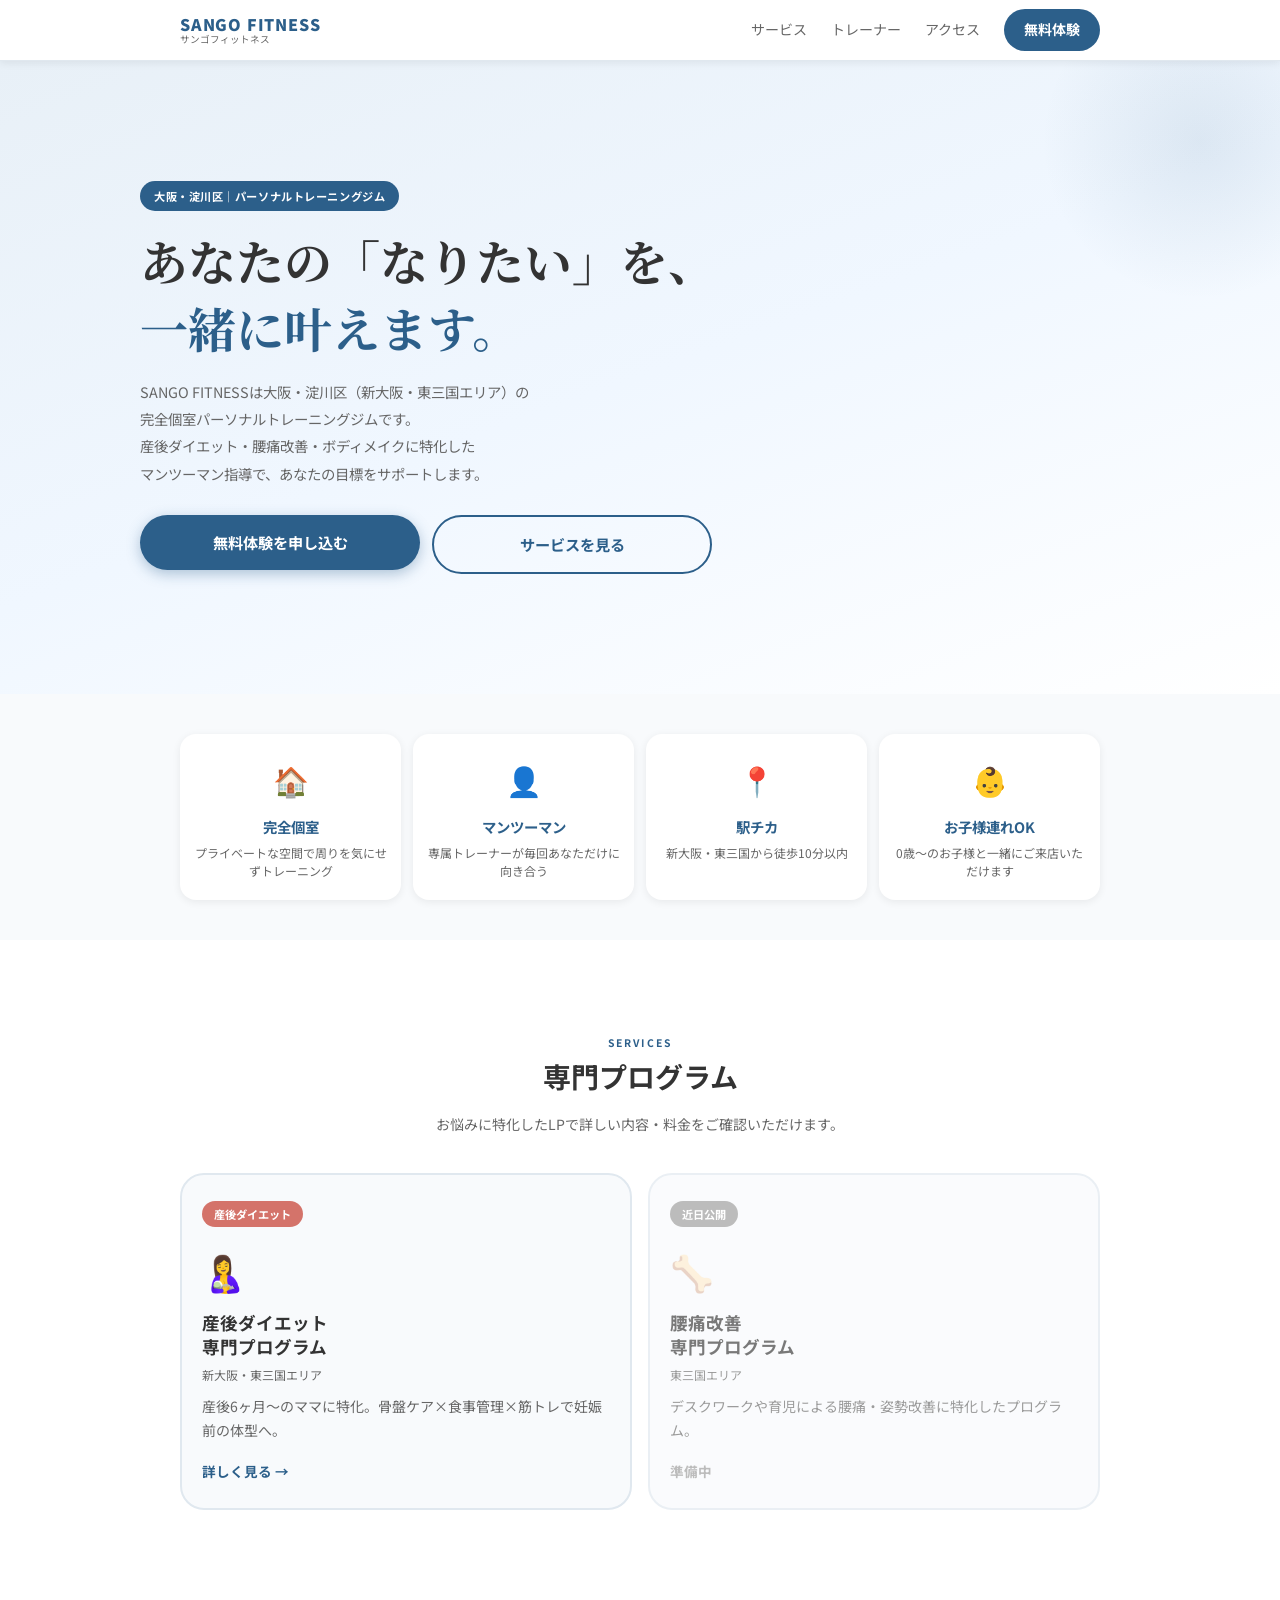
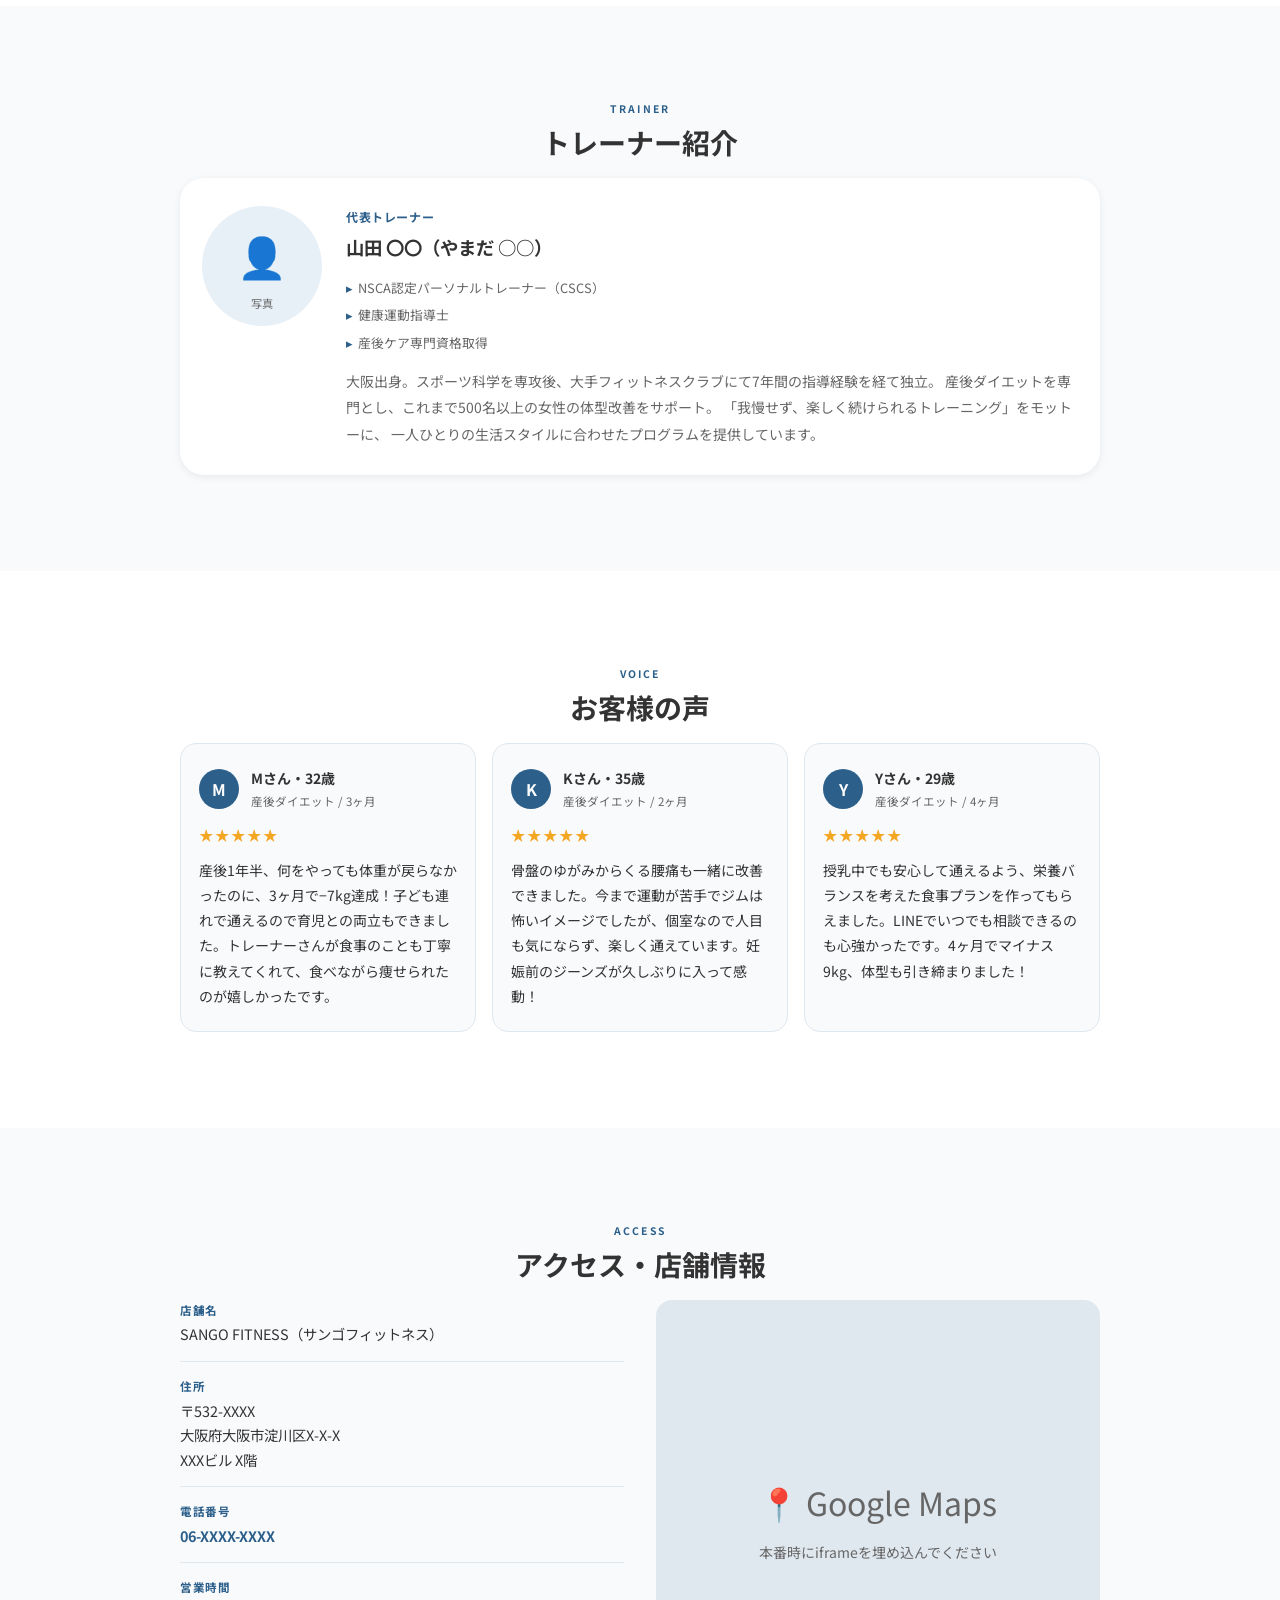
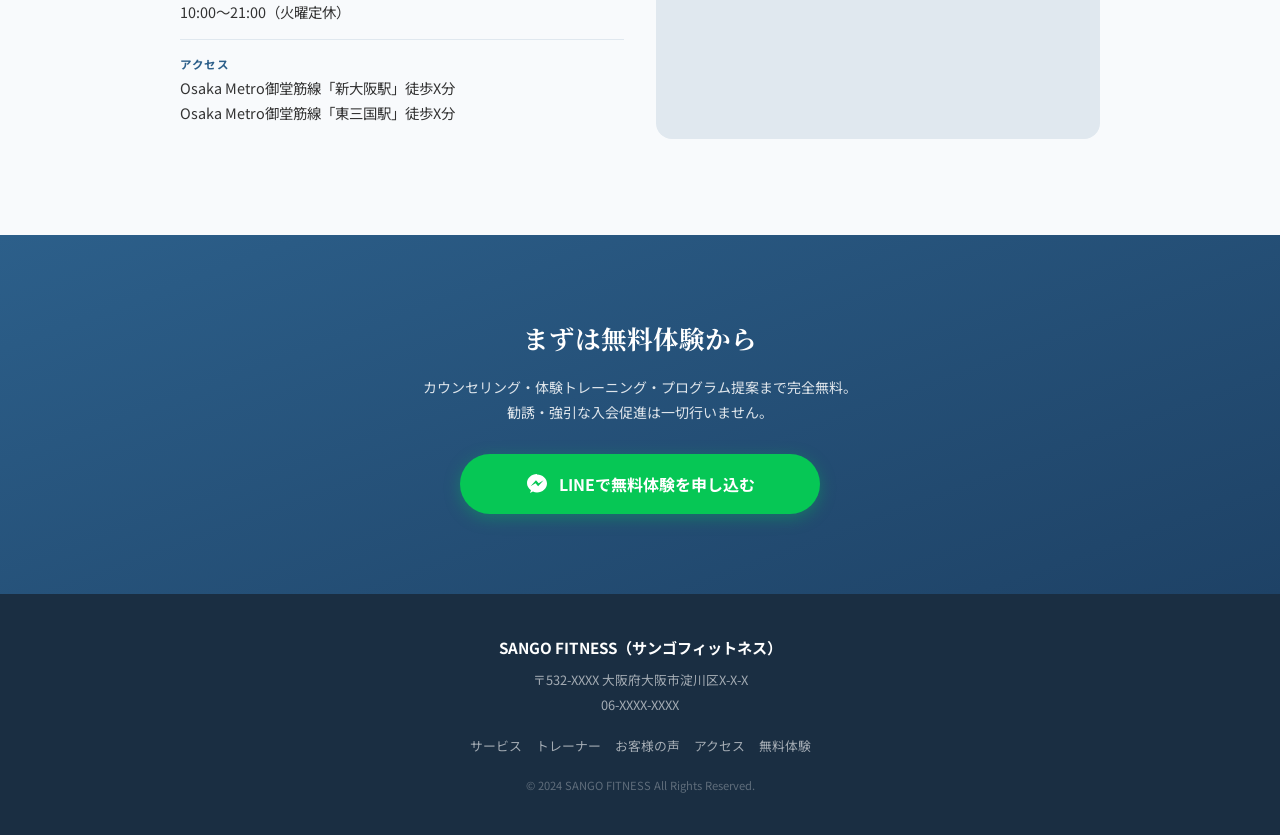
==== index.html @ 2de2253e "add: 会社紹介ページ（ルート）＋LPフッターに運営会社リンク追加" ====
<!DOCTYPE html>
<html lang="ja">
<head>
  <meta charset="UTF-8" />
  <meta name="viewport" content="width=device-width, initial-scale=1.0" />
  <meta name="description" content="SANGO FITNESS（サンゴフィットネス）は大阪・淀川区のパーソナルトレーニングジムです。産後ダイエット・腰痛改善・ボディメイクに特化したマンツーマン指導。新大阪・東三国から徒歩圏内。" />
  <meta name="robots" content="index, follow" />

  <!-- OGP -->
  <meta property="og:title" content="SANGO FITNESS｜大阪・淀川区のパーソナルトレーニングジム" />
  <meta property="og:description" content="大阪・淀川区（新大阪・東三国）のパーソナルジム。産後ダイエット・腰痛改善・ボディメイクに特化。マンツーマン個室トレーニング。無料体験受付中。" />
  <meta property="og:type" content="website" />
  <meta property="og:locale" content="ja_JP" />

  <title>SANGO FITNESS｜大阪・淀川区のパーソナルトレーニングジム【新大阪・東三国】</title>

  <link rel="preconnect" href="https://fonts.googleapis.com" />
  <link rel="preconnect" href="https://fonts.gstatic.com" crossorigin />
  <link href="https://fonts.googleapis.com/css2?family=Noto+Sans+JP:wght@400;500;700;900&family=Noto+Serif+JP:wght@400;700&display=swap" rel="stylesheet" />

  <link rel="stylesheet" href="shared/reset.css" />
  <link rel="stylesheet" href="style.css" />

  <!-- GA4（本番時に差し替え） -->
  <!-- <script async src="https://www.googletagmanager.com/gtag/js?id=G-XXXXXXXXXX"></script>
  <script>
    window.dataLayer = window.dataLayer || [];
    function gtag(){dataLayer.push(arguments);}
    gtag('js', new Date());
    gtag('config', 'G-XXXXXXXXXX');
  </script> -->
</head>
<body>

  <!-- ===== ヘッダー ===== -->
  <header class="header">
    <div class="header-inner">
      <a href="/" class="logo">
        <span class="logo-en">SANGO FITNESS</span>
        <span class="logo-ja">サンゴフィットネス</span>
      </a>
      <nav class="header-nav">
        <a href="#services">サービス</a>
        <a href="#trainer">トレーナー</a>
        <a href="#access">アクセス</a>
        <a href="#contact" class="header-cta">無料体験</a>
      </nav>
    </div>
  </header>

  <!-- ===== ヒーロー ===== -->
  <section class="hero">
    <div class="hero-content">
      <p class="hero-label">大阪・淀川区｜パーソナルトレーニングジム</p>
      <h1 class="hero-title">
        あなたの「なりたい」を、<br />
        <em>一緒に叶えます。</em>
      </h1>
      <p class="hero-text">
        SANGO FITNESSは大阪・淀川区（新大阪・東三国エリア）の<br class="pc-only" />
        完全個室パーソナルトレーニングジムです。<br />
        産後ダイエット・腰痛改善・ボディメイクに特化した<br class="pc-only" />
        マンツーマン指導で、あなたの目標をサポートします。
      </p>
      <div class="hero-btns">
        <a href="#contact" class="btn btn--primary">無料体験を申し込む</a>
        <a href="#services" class="btn btn--outline">サービスを見る</a>
      </div>
    </div>
  </section>

  <!-- ===== ポイント ===== -->
  <section class="points">
    <div class="container">
      <ul class="points-list">
        <li class="point-item">
          <span class="point-icon">🏠</span>
          <h3>完全個室</h3>
          <p>プライベートな空間で周りを気にせずトレーニング</p>
        </li>
        <li class="point-item">
          <span class="point-icon">👤</span>
          <h3>マンツーマン</h3>
          <p>専属トレーナーが毎回あなただけに向き合う</p>
        </li>
        <li class="point-item">
          <span class="point-icon">📍</span>
          <h3>駅チカ</h3>
          <p>新大阪・東三国から徒歩10分以内</p>
        </li>
        <li class="point-item">
          <span class="point-icon">👶</span>
          <h3>お子様連れOK</h3>
          <p>0歳〜のお子様と一緒にご来店いただけます</p>
        </li>
      </ul>
    </div>
  </section>

  <!-- ===== サービス ===== -->
  <section class="services" id="services">
    <div class="container">
      <h2 class="section-title">
        <span class="section-title-en">SERVICES</span>
        専門プログラム
      </h2>
      <p class="section-lead">お悩みに特化したLPで詳しい内容・料金をご確認いただけます。</p>

      <div class="services-grid">

        <a href="/lp-sango-diet-shinsaibashi/" class="service-card">
          <div class="service-tag">産後ダイエット</div>
          <div class="service-icon">🤱</div>
          <h3 class="service-name">産後ダイエット<br />専門プログラム</h3>
          <p class="service-area">新大阪・東三国エリア</p>
          <p class="service-desc">産後6ヶ月〜のママに特化。骨盤ケア×食事管理×筋トレで妊娠前の体型へ。</p>
          <span class="service-link">詳しく見る →</span>
        </a>

        <div class="service-card service-card--soon">
          <div class="service-tag service-tag--soon">近日公開</div>
          <div class="service-icon">🦴</div>
          <h3 class="service-name">腰痛改善<br />専門プログラム</h3>
          <p class="service-area">東三国エリア</p>
          <p class="service-desc">デスクワークや育児による腰痛・姿勢改善に特化したプログラム。</p>
          <span class="service-link service-link--soon">準備中</span>
        </div>

      </div>
    </div>
  </section>

  <!-- ===== トレーナー ===== -->
  <section class="trainer" id="trainer">
    <div class="container">
      <h2 class="section-title">
        <span class="section-title-en">TRAINER</span>
        トレーナー紹介
      </h2>

      <div class="trainer-card">
        <div class="trainer-photo">
          <div class="trainer-photo-placeholder">
            <span>👤</span>
            <p>写真</p>
          </div>
        </div>
        <div class="trainer-info">
          <p class="trainer-position">代表トレーナー</p>
          <h3 class="trainer-name">山田 〇〇（やまだ ○○）</h3>
          <ul class="trainer-certs">
            <li>NSCA認定パーソナルトレーナー（CSCS）</li>
            <li>健康運動指導士</li>
            <li>産後ケア専門資格取得</li>
          </ul>
          <p class="trainer-bio">
            大阪出身。スポーツ科学を専攻後、大手フィットネスクラブにて7年間の指導経験を経て独立。
            産後ダイエットを専門とし、これまで500名以上の女性の体型改善をサポート。
            「我慢せず、楽しく続けられるトレーニング」をモットーに、
            一人ひとりの生活スタイルに合わせたプログラムを提供しています。
          </p>
        </div>
      </div>
    </div>
  </section>

  <!-- ===== お客様の声 ===== -->
  <section class="voices" id="voices">
    <div class="container">
      <h2 class="section-title">
        <span class="section-title-en">VOICE</span>
        お客様の声
      </h2>
      <div class="voices-grid">

        <div class="voice-card">
          <div class="voice-header">
            <div class="voice-avatar">M</div>
            <div>
              <p class="voice-name">Mさん・32歳</p>
              <p class="voice-tag">産後ダイエット / 3ヶ月</p>
            </div>
          </div>
          <div class="voice-stars">★★★★★</div>
          <p class="voice-text">産後1年半、何をやっても体重が戻らなかったのに、3ヶ月で−7kg達成！子ども連れで通えるので育児との両立もできました。トレーナーさんが食事のことも丁寧に教えてくれて、食べながら痩せられたのが嬉しかったです。</p>
        </div>

        <div class="voice-card">
          <div class="voice-header">
            <div class="voice-avatar">K</div>
            <div>
              <p class="voice-name">Kさん・35歳</p>
              <p class="voice-tag">産後ダイエット / 2ヶ月</p>
            </div>
          </div>
          <div class="voice-stars">★★★★★</div>
          <p class="voice-text">骨盤のゆがみからくる腰痛も一緒に改善できました。今まで運動が苦手でジムは怖いイメージでしたが、個室なので人目も気にならず、楽しく通えています。妊娠前のジーンズが久しぶりに入って感動！</p>
        </div>

        <div class="voice-card">
          <div class="voice-header">
            <div class="voice-avatar">Y</div>
            <div>
              <p class="voice-name">Yさん・29歳</p>
              <p class="voice-tag">産後ダイエット / 4ヶ月</p>
            </div>
          </div>
          <div class="voice-stars">★★★★★</div>
          <p class="voice-text">授乳中でも安心して通えるよう、栄養バランスを考えた食事プランを作ってもらえました。LINEでいつでも相談できるのも心強かったです。4ヶ月でマイナス9kg、体型も引き締まりました！</p>
        </div>

      </div>
    </div>
  </section>

  <!-- ===== アクセス（NAP） ===== -->
  <section class="access" id="access">
    <div class="container">
      <h2 class="section-title">
        <span class="section-title-en">ACCESS</span>
        アクセス・店舗情報
      </h2>

      <div class="access-wrap">
        <div class="access-info">
          <!-- NAP: 会社ページ・Googleビジネスプロフィール・各LPで完全一致させること -->
          <dl class="nap-list">
            <div class="nap-item">
              <dt>店舗名</dt>
              <dd>SANGO FITNESS（サンゴフィットネス）</dd>
            </div>
            <div class="nap-item">
              <dt>住所</dt>
              <dd>〒532-XXXX<br />大阪府大阪市淀川区X-X-X<br />XXXビル X階</dd>
            </div>
            <div class="nap-item">
              <dt>電話番号</dt>
              <dd><a href="tel:06-XXXX-XXXX">06-XXXX-XXXX</a></dd>
            </div>
            <div class="nap-item">
              <dt>営業時間</dt>
              <dd>10:00〜21:00（火曜定休）</dd>
            </div>
            <div class="nap-item">
              <dt>アクセス</dt>
              <dd>
                Osaka Metro御堂筋線「新大阪駅」徒歩X分<br />
                Osaka Metro御堂筋線「東三国駅」徒歩X分
              </dd>
            </div>
          </dl>
        </div>

        <div class="access-map">
          <!-- 本番時はGoogle Maps埋め込みiframeに差し替え -->
          <div class="map-placeholder">
            <span>📍 Google Maps</span>
            <p>本番時にiframeを埋め込んでください</p>
          </div>
        </div>
      </div>
    </div>
  </section>

  <!-- ===== CTA ===== -->
  <section class="contact" id="contact">
    <div class="container">
      <h2 class="contact-title">まずは無料体験から</h2>
      <p class="contact-text">
        カウンセリング・体験トレーニング・プログラム提案まで完全無料。<br />
        勧誘・強引な入会促進は一切行いません。
      </p>
      <a href="https://line.me/R/ti/p/@XXXXXXXX" class="line-btn" target="_blank" rel="noopener noreferrer">
        <span class="line-icon">
          <svg xmlns="http://www.w3.org/2000/svg" viewBox="0 0 24 24" fill="currentColor" width="24" height="24"><path d="M12 2C6.48 2 2 6.03 2 11c0 2.95 1.55 5.57 3.97 7.28L5 21l2.93-1.4C9.19 20.18 10.57 20.5 12 20.5c5.52 0 10-4.03 10-9s-4.48-9-10-9zm1.14 12.13l-2.63-2.8-4.97 2.8 5.44-5.78 2.68 2.8 4.92-2.8-5.44 5.78z"/></svg>
        </span>
        LINEで無料体験を申し込む
      </a>
    </div>
  </section>

  <!-- ===== フッター ===== -->
  <footer class="footer">
    <div class="container">
      <p class="footer-name">SANGO FITNESS（サンゴフィットネス）</p>
      <p class="footer-address">〒532-XXXX 大阪府大阪市淀川区X-X-X</p>
      <p class="footer-tel">06-XXXX-XXXX</p>
      <nav class="footer-nav">
        <a href="#services">サービス</a>
        <a href="#trainer">トレーナー</a>
        <a href="#voices">お客様の声</a>
        <a href="#access">アクセス</a>
        <a href="#contact">無料体験</a>
      </nav>
      <p class="footer-copy">&copy; 2024 SANGO FITNESS All Rights Reserved.</p>
    </div>
  </footer>

  <script src="shared/common.js"></script>
</body>
</html>
---- style.css ----
/* =============================================
   会社紹介ページ スタイルシート
   Mobile First
============================================= */

:root {
  --color-primary: #2c5f8a;
  --color-primary-light: #e8f0f7;
  --color-primary-dark: #1e4266;
  --color-accent: #d4736a;
  --color-line: #06C755;
  --color-line-dark: #05a748;
  --color-text: #333333;
  --color-text-sub: #666666;
  --color-bg: #ffffff;
  --color-bg-soft: #f8fafc;
  --color-bg-dark: #1a2e42;
  --color-border: #e0e8ef;

  --font-sans: 'Noto Sans JP', 'Hiragino Kaku Gothic ProN', sans-serif;
  --font-serif: 'Noto Serif JP', 'Hiragino Mincho ProN', serif;

  --shadow-sm: 0 2px 8px rgba(0, 0, 0, 0.07);
  --shadow-md: 0 4px 16px rgba(0, 0, 0, 0.1);

  --radius-sm: 8px;
  --radius-md: 16px;
  --radius-lg: 24px;

  --max-width: 1000px;
  --padding-x: 20px;
}

body {
  font-family: var(--font-sans);
  color: var(--color-text);
  background-color: var(--color-bg);
  font-size: 15px;
  line-height: 1.8;
}

.container {
  max-width: var(--max-width);
  margin: 0 auto;
  padding: 0 var(--padding-x);
}

section {
  padding: 64px 0;
}

.section-title {
  text-align: center;
  font-size: 1.5rem;
  font-weight: 700;
  margin-bottom: 12px;
  line-height: 1.4;
}

.section-title-en {
  display: block;
  font-size: 0.65rem;
  letter-spacing: 0.2em;
  color: var(--color-primary);
  font-weight: 700;
  margin-bottom: 6px;
}

.section-lead {
  text-align: center;
  font-size: 0.875rem;
  color: var(--color-text-sub);
  margin-bottom: 36px;
}

.pc-only {
  display: none;
}

/* ===== LINEボタン ===== */
.line-btn {
  display: inline-flex;
  align-items: center;
  justify-content: center;
  gap: 10px;
  background-color: var(--color-line);
  color: #fff;
  font-weight: 700;
  border-radius: 50px;
  padding: 16px 32px;
  font-size: 1rem;
  transition: background-color 0.2s, transform 0.15s, box-shadow 0.2s;
  box-shadow: 0 4px 16px rgba(6, 199, 85, 0.35);
  width: 100%;
  max-width: 360px;
}

.line-btn:hover {
  background-color: var(--color-line-dark);
  transform: translateY(-2px);
  box-shadow: 0 6px 20px rgba(6, 199, 85, 0.45);
}

.line-icon {
  flex-shrink: 0;
  display: flex;
  align-items: center;
}

/* ===== ヘッダー ===== */
.header {
  position: sticky;
  top: 0;
  z-index: 100;
  background-color: #fff;
  border-bottom: 1px solid var(--color-border);
  box-shadow: var(--shadow-sm);
}

.header-inner {
  max-width: var(--max-width);
  margin: 0 auto;
  padding: 0 var(--padding-x);
  height: 60px;
  display: flex;
  align-items: center;
  justify-content: space-between;
}

.logo {
  display: flex;
  flex-direction: column;
  line-height: 1.2;
}

.logo-en {
  font-size: 1rem;
  font-weight: 900;
  letter-spacing: 0.05em;
  color: var(--color-primary);
}

.logo-ja {
  font-size: 0.6rem;
  color: var(--color-text-sub);
}

.header-nav {
  display: none;
}

/* ===== ヒーロー ===== */
.hero {
  background: linear-gradient(160deg, var(--color-primary-light) 0%, #f0f7ff 50%, #fff 100%);
  padding: 80px var(--padding-x) 80px;
  position: relative;
  overflow: hidden;
}

.hero::after {
  content: '';
  position: absolute;
  top: -80px;
  right: -80px;
  width: 320px;
  height: 320px;
  background: radial-gradient(circle, rgba(44, 95, 138, 0.1) 0%, transparent 70%);
  border-radius: 50%;
  pointer-events: none;
}

.hero-content {
  position: relative;
  z-index: 1;
  max-width: var(--max-width);
  margin: 0 auto;
}

.hero-label {
  display: inline-block;
  background-color: var(--color-primary);
  color: #fff;
  font-size: 0.7rem;
  font-weight: 700;
  letter-spacing: 0.05em;
  padding: 5px 14px;
  border-radius: 50px;
  margin-bottom: 16px;
}

.hero-title {
  font-family: var(--font-serif);
  font-size: 2rem;
  font-weight: 700;
  line-height: 1.4;
  color: var(--color-text);
  margin-bottom: 16px;
}

.hero-title em {
  font-style: normal;
  color: var(--color-primary);
}

.hero-text {
  font-size: 0.9rem;
  color: var(--color-text-sub);
  line-height: 1.9;
  margin-bottom: 28px;
}

.hero-btns {
  display: flex;
  flex-direction: column;
  gap: 12px;
  align-items: flex-start;
}

.btn {
  display: inline-flex;
  align-items: center;
  justify-content: center;
  border-radius: 50px;
  padding: 14px 28px;
  font-size: 0.95rem;
  font-weight: 700;
  transition: all 0.2s;
  width: 100%;
  max-width: 280px;
}

.btn--primary {
  background-color: var(--color-primary);
  color: #fff;
  box-shadow: 0 4px 14px rgba(44, 95, 138, 0.35);
}

.btn--primary:hover {
  background-color: var(--color-primary-dark);
  transform: translateY(-2px);
}

.btn--outline {
  border: 2px solid var(--color-primary);
  color: var(--color-primary);
}

.btn--outline:hover {
  background-color: var(--color-primary-light);
}

/* ===== ポイント ===== */
.points {
  background-color: var(--color-bg-soft);
  padding: 40px 0;
}

.points-list {
  display: grid;
  grid-template-columns: 1fr 1fr;
  gap: 12px;
}

.point-item {
  background-color: #fff;
  border-radius: var(--radius-md);
  padding: 20px 14px;
  text-align: center;
  box-shadow: var(--shadow-sm);
}

.point-icon {
  display: block;
  font-size: 1.8rem;
  margin-bottom: 8px;
}

.point-item h3 {
  font-size: 0.9rem;
  font-weight: 700;
  margin-bottom: 4px;
  color: var(--color-primary);
}

.point-item p {
  font-size: 0.75rem;
  color: var(--color-text-sub);
  line-height: 1.5;
}

/* ===== サービス ===== */
.services {
  background-color: #fff;
}

.services-grid {
  display: flex;
  flex-direction: column;
  gap: 16px;
}

.service-card {
  display: block;
  background-color: var(--color-bg-soft);
  border: 2px solid var(--color-border);
  border-radius: var(--radius-lg);
  padding: 24px 20px;
  transition: border-color 0.2s, box-shadow 0.2s, transform 0.2s;
  text-decoration: none;
  color: inherit;
}

.service-card:not(.service-card--soon):hover {
  border-color: var(--color-primary);
  box-shadow: var(--shadow-md);
  transform: translateY(-3px);
}

.service-card--soon {
  opacity: 0.65;
  cursor: default;
}

.service-tag {
  display: inline-block;
  background-color: var(--color-accent);
  color: #fff;
  font-size: 0.7rem;
  font-weight: 700;
  padding: 3px 12px;
  border-radius: 50px;
  margin-bottom: 12px;
}

.service-tag--soon {
  background-color: #999;
}

.service-icon {
  font-size: 2.2rem;
  margin-bottom: 8px;
}

.service-name {
  font-size: 1.1rem;
  font-weight: 700;
  color: var(--color-text);
  margin-bottom: 4px;
  line-height: 1.4;
}

.service-area {
  font-size: 0.75rem;
  color: var(--color-text-sub);
  margin-bottom: 10px;
}

.service-desc {
  font-size: 0.875rem;
  color: var(--color-text-sub);
  line-height: 1.7;
  margin-bottom: 14px;
}

.service-link {
  font-size: 0.85rem;
  font-weight: 700;
  color: var(--color-primary);
}

.service-link--soon {
  color: #999;
}

/* ===== トレーナー ===== */
.trainer {
  background-color: var(--color-bg-soft);
}

.trainer-card {
  display: flex;
  flex-direction: column;
  gap: 24px;
  background-color: #fff;
  border-radius: var(--radius-lg);
  padding: 28px 22px;
  box-shadow: var(--shadow-sm);
}

.trainer-photo-placeholder {
  width: 120px;
  height: 120px;
  border-radius: 50%;
  background-color: var(--color-primary-light);
  display: flex;
  flex-direction: column;
  align-items: center;
  justify-content: center;
  margin: 0 auto;
  font-size: 2.5rem;
}

.trainer-photo-placeholder p {
  font-size: 0.7rem;
  color: var(--color-text-sub);
  margin-top: 2px;
}

.trainer-position {
  font-size: 0.75rem;
  color: var(--color-primary);
  font-weight: 700;
  letter-spacing: 0.05em;
  margin-bottom: 4px;
}

.trainer-name {
  font-size: 1.15rem;
  font-weight: 700;
  margin-bottom: 12px;
}

.trainer-certs {
  display: flex;
  flex-direction: column;
  gap: 4px;
  margin-bottom: 14px;
}

.trainer-certs li {
  font-size: 0.8rem;
  color: var(--color-text-sub);
  padding-left: 12px;
  position: relative;
}

.trainer-certs li::before {
  content: '▸';
  position: absolute;
  left: 0;
  color: var(--color-primary);
}

.trainer-bio {
  font-size: 0.875rem;
  color: var(--color-text-sub);
  line-height: 1.9;
}

/* ===== お客様の声 ===== */
.voices {
  background-color: #fff;
}

.voices-grid {
  display: flex;
  flex-direction: column;
  gap: 16px;
}

.voice-card {
  background-color: var(--color-bg-soft);
  border-radius: var(--radius-md);
  padding: 22px 18px;
  border: 1.5px solid var(--color-border);
}

.voice-header {
  display: flex;
  align-items: center;
  gap: 12px;
  margin-bottom: 10px;
}

.voice-avatar {
  width: 40px;
  height: 40px;
  border-radius: 50%;
  background-color: var(--color-primary);
  color: #fff;
  font-weight: 700;
  font-size: 1rem;
  display: flex;
  align-items: center;
  justify-content: center;
  flex-shrink: 0;
}

.voice-name {
  font-size: 0.875rem;
  font-weight: 700;
}

.voice-tag {
  font-size: 0.72rem;
  color: var(--color-text-sub);
}

.voice-stars {
  color: #f5a623;
  font-size: 0.9rem;
  margin-bottom: 10px;
  letter-spacing: 2px;
}

.voice-text {
  font-size: 0.875rem;
  color: var(--color-text);
  line-height: 1.8;
}

/* ===== アクセス ===== */
.access {
  background-color: var(--color-bg-soft);
}

.access-wrap {
  display: flex;
  flex-direction: column;
  gap: 24px;
}

.nap-list {
  display: flex;
  flex-direction: column;
  gap: 14px;
}

.nap-item {
  display: flex;
  flex-direction: column;
  gap: 2px;
  padding-bottom: 14px;
  border-bottom: 1px solid var(--color-border);
}

.nap-item:last-child {
  border-bottom: none;
}

.nap-item dt {
  font-size: 0.72rem;
  font-weight: 700;
  color: var(--color-primary);
  letter-spacing: 0.05em;
}

.nap-item dd {
  font-size: 0.9rem;
  color: var(--color-text);
  line-height: 1.7;
}

.nap-item dd a {
  color: var(--color-primary);
  font-weight: 700;
}

.map-placeholder {
  width: 100%;
  height: 240px;
  background-color: #e0e8ef;
  border-radius: var(--radius-md);
  display: flex;
  flex-direction: column;
  align-items: center;
  justify-content: center;
  color: var(--color-text-sub);
  font-size: 0.875rem;
  gap: 8px;
}

.map-placeholder span {
  font-size: 2rem;
}

/* ===== CTA ===== */
.contact {
  background: linear-gradient(160deg, var(--color-primary) 0%, var(--color-primary-dark) 100%);
  text-align: center;
  padding: 80px 0;
}

.contact-title {
  font-family: var(--font-serif);
  font-size: 1.6rem;
  font-weight: 700;
  color: #fff;
  margin-bottom: 14px;
}

.contact-text {
  font-size: 0.875rem;
  color: rgba(255, 255, 255, 0.85);
  line-height: 1.8;
  margin-bottom: 28px;
}

.contact .line-btn {
  margin: 0 auto;
}

/* ===== フッター ===== */
.footer {
  background-color: var(--color-bg-dark);
  color: rgba(255, 255, 255, 0.6);
  padding: 40px 0;
  text-align: center;
}

.footer-name {
  font-weight: 700;
  color: #fff;
  font-size: 0.95rem;
  margin-bottom: 6px;
}

.footer-address,
.footer-tel {
  font-size: 0.8rem;
  margin-bottom: 2px;
}

.footer-nav {
  display: flex;
  justify-content: center;
  flex-wrap: wrap;
  gap: 14px;
  margin: 18px 0;
}

.footer-nav a {
  font-size: 0.8rem;
  color: rgba(255, 255, 255, 0.6);
  transition: color 0.2s;
}

.footer-nav a:hover {
  color: #fff;
}

.footer-copy {
  font-size: 0.7rem;
  color: rgba(255, 255, 255, 0.3);
  margin-top: 8px;
}

/* ===== タブレット以上 ===== */
@media (min-width: 640px) {
  :root {
    --padding-x: 32px;
  }

  .hero {
    padding: 100px var(--padding-x);
  }

  .hero-title {
    font-size: 2.5rem;
  }

  .hero-btns {
    flex-direction: row;
  }

  .points-list {
    grid-template-columns: repeat(4, 1fr);
  }

  .services-grid {
    flex-direction: row;
  }

  .service-card {
    flex: 1;
  }

  .trainer-card {
    flex-direction: row;
    align-items: flex-start;
  }

  .trainer-photo {
    flex-shrink: 0;
  }

  .voices-grid {
    display: grid;
    grid-template-columns: 1fr 1fr;
    gap: 16px;
  }

  .access-wrap {
    flex-direction: row;
    gap: 32px;
  }

  .access-info {
    flex: 1;
  }

  .access-map {
    flex: 1;
  }

  .map-placeholder {
    height: 100%;
    min-height: 280px;
  }
}

/* ===== デスクトップ ===== */
@media (min-width: 960px) {
  :root {
    --padding-x: 40px;
  }

  .pc-only {
    display: inline;
  }

  section {
    padding: 96px 0;
  }

  .section-title {
    font-size: 1.75rem;
    margin-bottom: 16px;
  }

  .header-nav {
    display: flex;
    align-items: center;
    gap: 24px;
  }

  .header-nav a {
    font-size: 0.875rem;
    color: var(--color-text-sub);
    transition: color 0.2s;
  }

  .header-nav a:hover {
    color: var(--color-primary);
  }

  .header-cta {
    background-color: var(--color-primary) !important;
    color: #fff !important;
    padding: 8px 20px;
    border-radius: 50px;
    font-weight: 700 !important;
  }

  .header-cta:hover {
    background-color: var(--color-primary-dark) !important;
  }

  .hero {
    padding: 120px var(--padding-x);
  }

  .hero-title {
    font-size: 3rem;
  }

  .voices-grid {
    grid-template-columns: repeat(3, 1fr);
  }
}
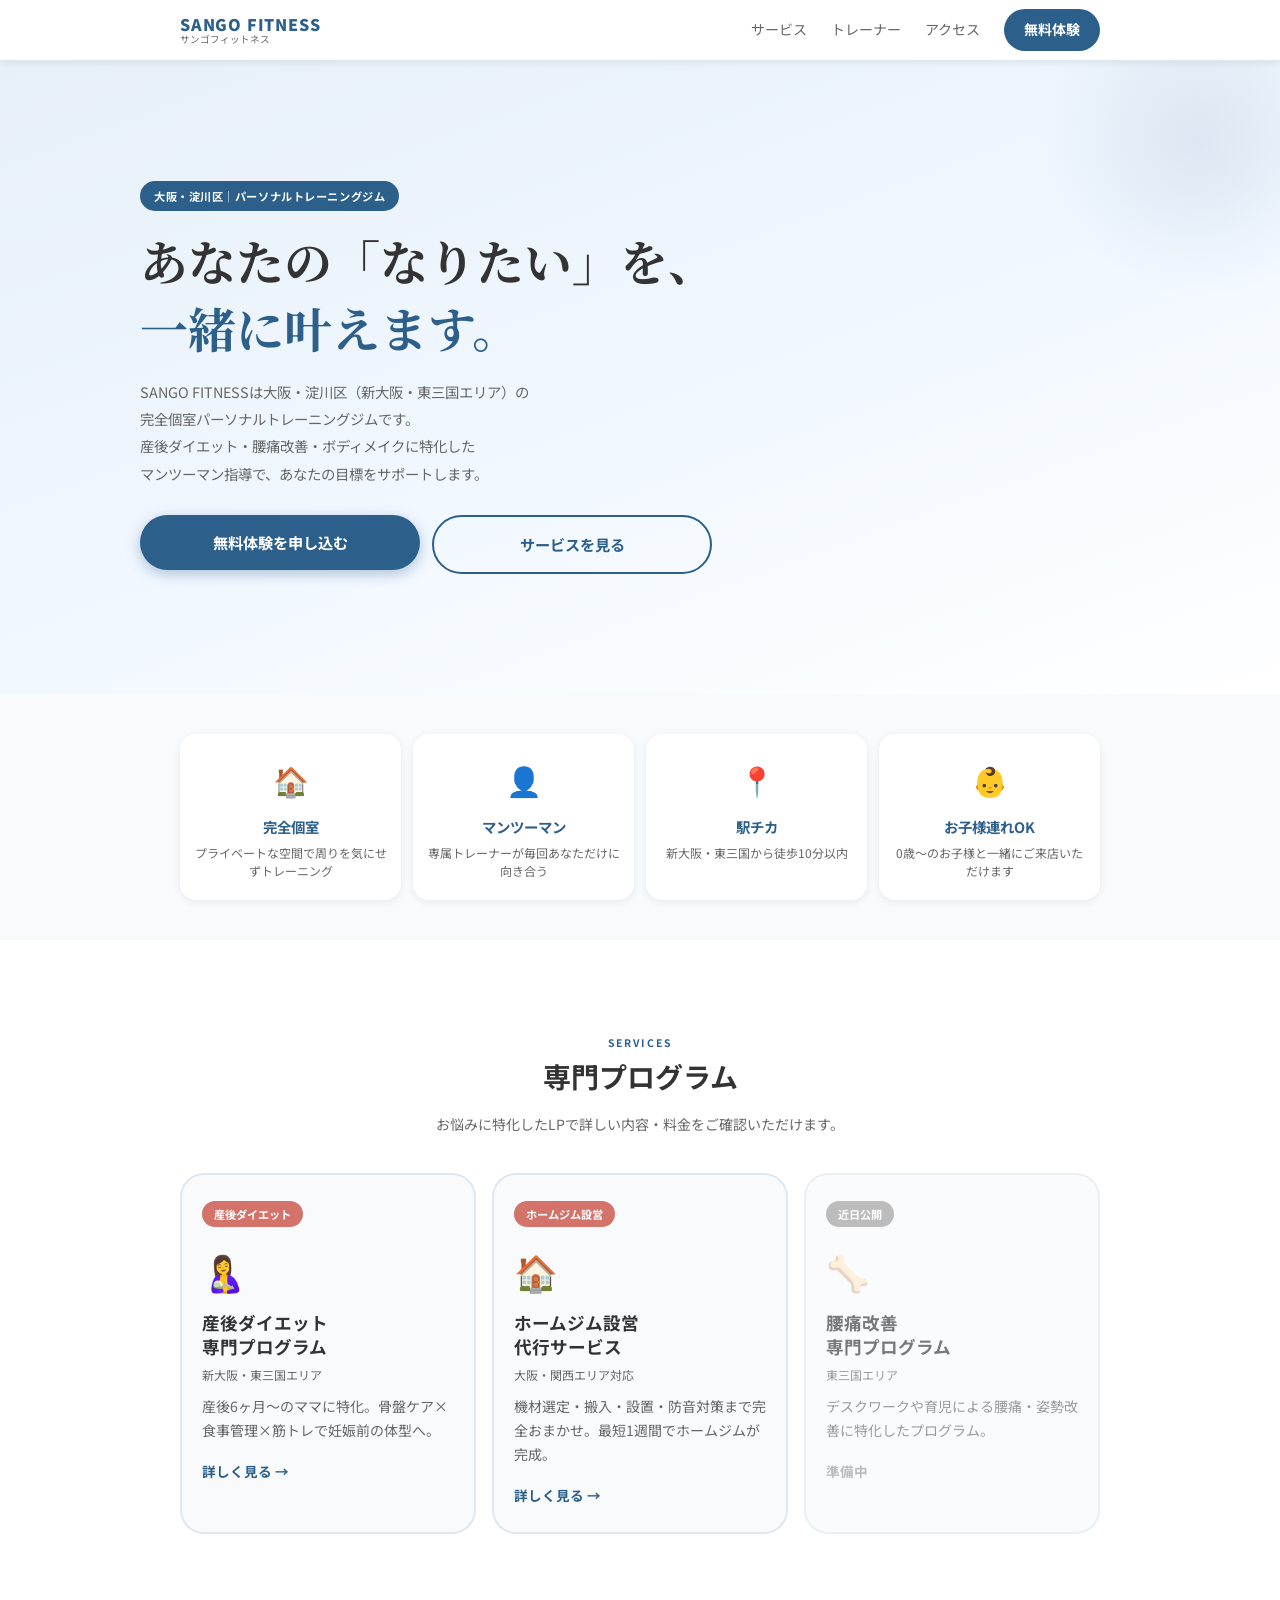
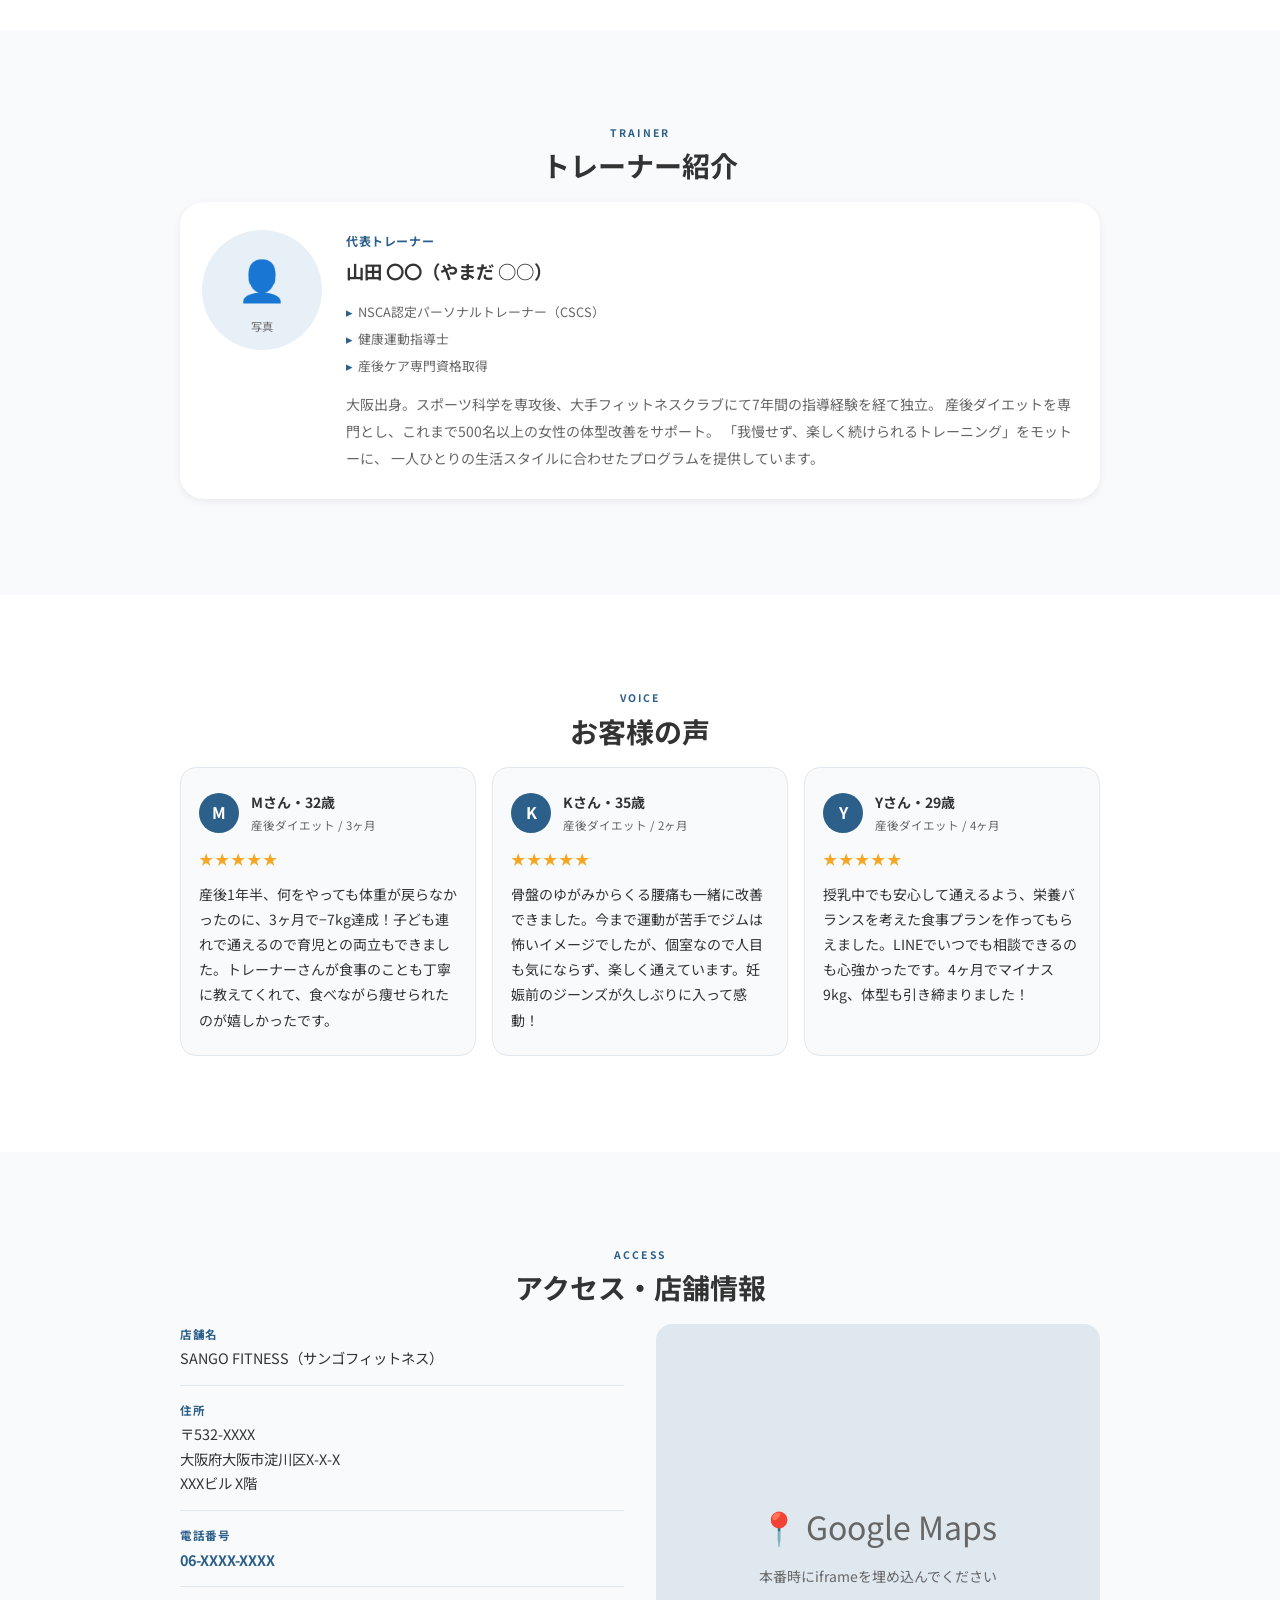
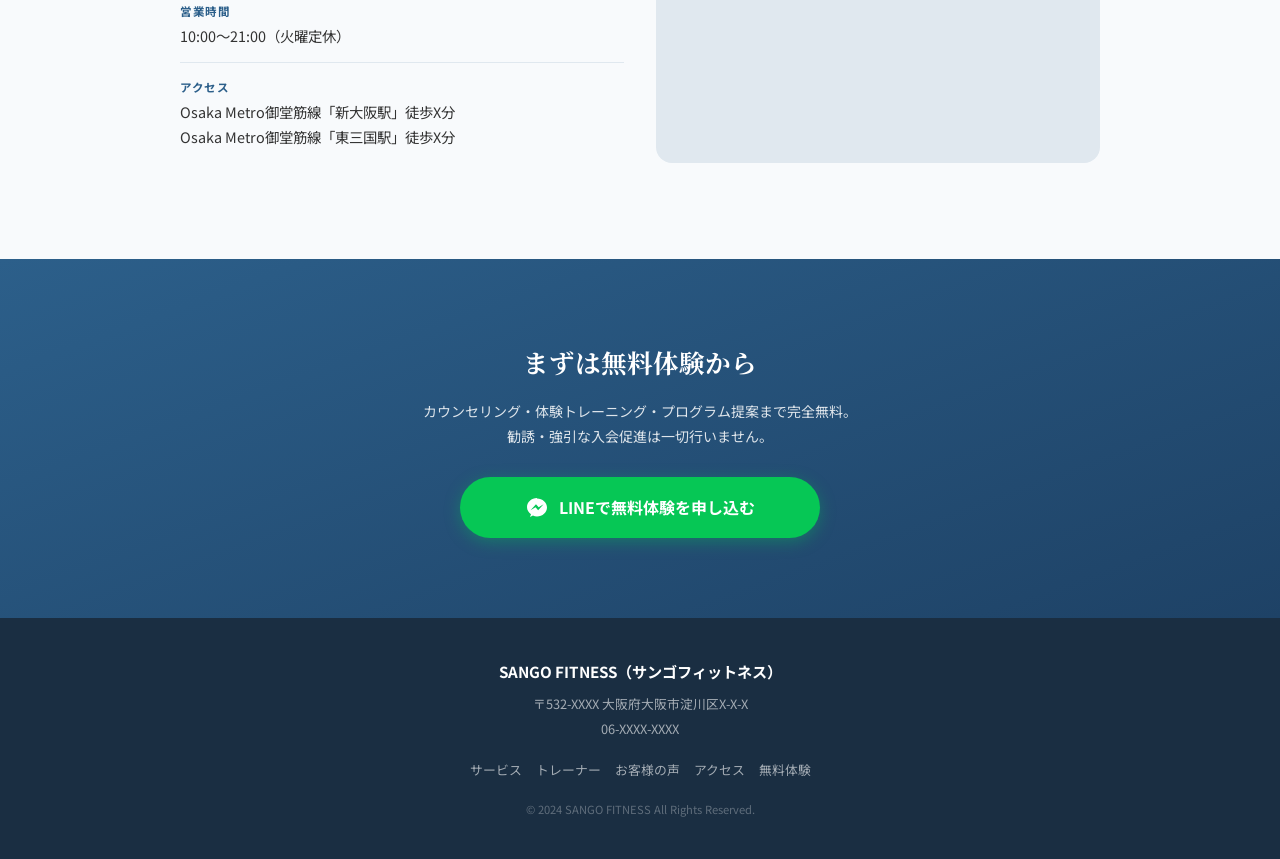
==== commit f7cea0d0: "add: ホームジム設営代行LP追加・トップページにサービスリンク追加" ====
--- a/index.html
+++ b/index.html
@@ -117,6 +117,15 @@
           <span class="service-link">詳しく見る →</span>
         </a>
 
+        <a href="/lp-homegym-setup/" class="service-card">
+          <div class="service-tag">ホームジム設営</div>
+          <div class="service-icon">🏠</div>
+          <h3 class="service-name">ホームジム設営<br />代行サービス</h3>
+          <p class="service-area">大阪・関西エリア対応</p>
+          <p class="service-desc">機材選定・搬入・設置・防音対策まで完全おまかせ。最短1週間でホームジムが完成。</p>
+          <span class="service-link">詳しく見る →</span>
+        </a>
+
         <div class="service-card service-card--soon">
           <div class="service-tag service-tag--soon">近日公開</div>
           <div class="service-icon">🦴</div>
